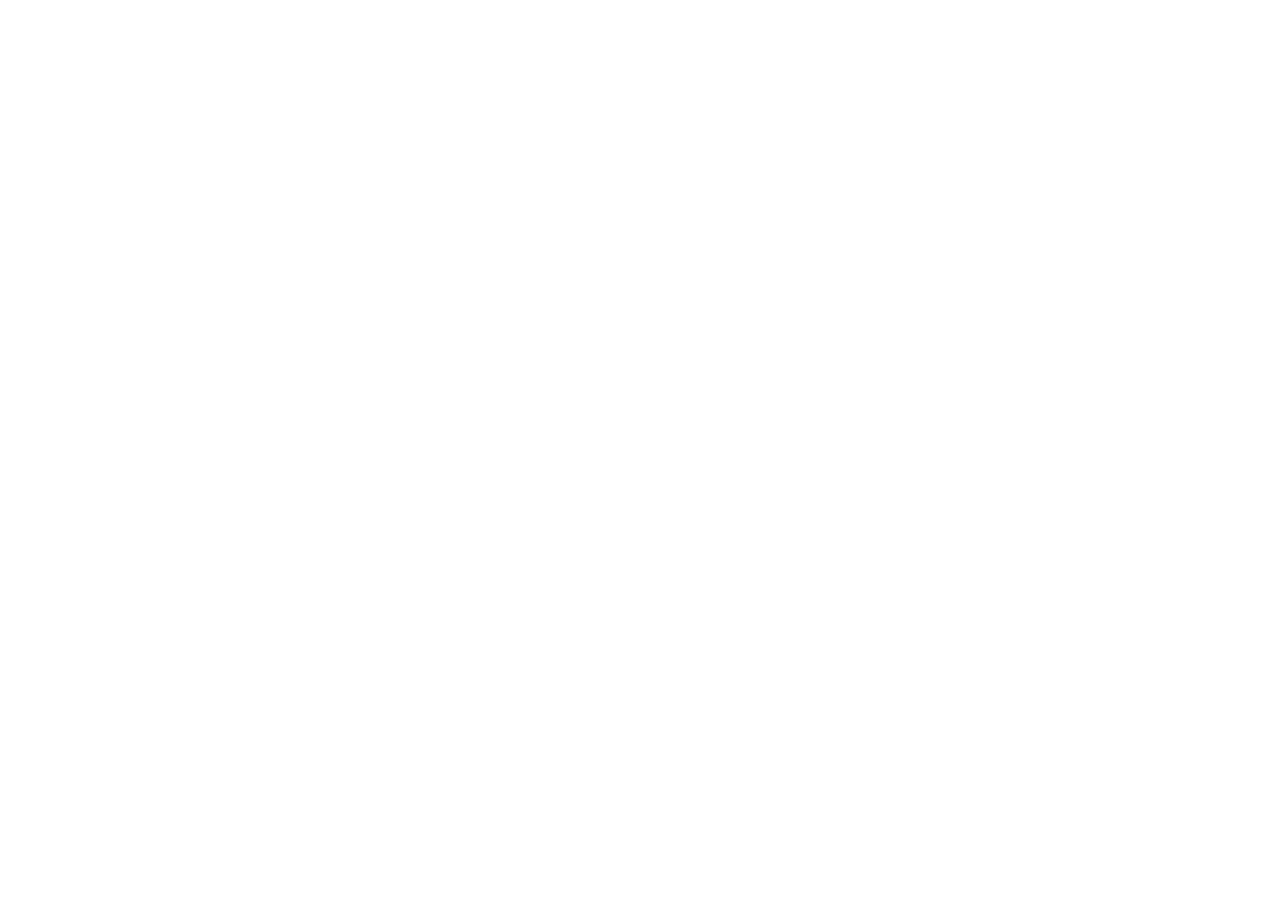
==== client/index.html @ ca6754e6 "HTML pages" ====
<!DOCTYPE HTML>
<html>
<head>
    <meta http-equiv="Content-Type" content="text/html; charset=utf-8"/>
    <title>麦足迹</title>
    <meta name="author" content="wheato"/>
    <meta name="copyright" content="Copyright (c) 2013 wheato."/>
    <meta name="description" content=""/>
    <meta name="format-detection" content="telephone=no">
    <link rel="stylesheet" href="css/com.css">
</head>
<body>

</body>
</html>
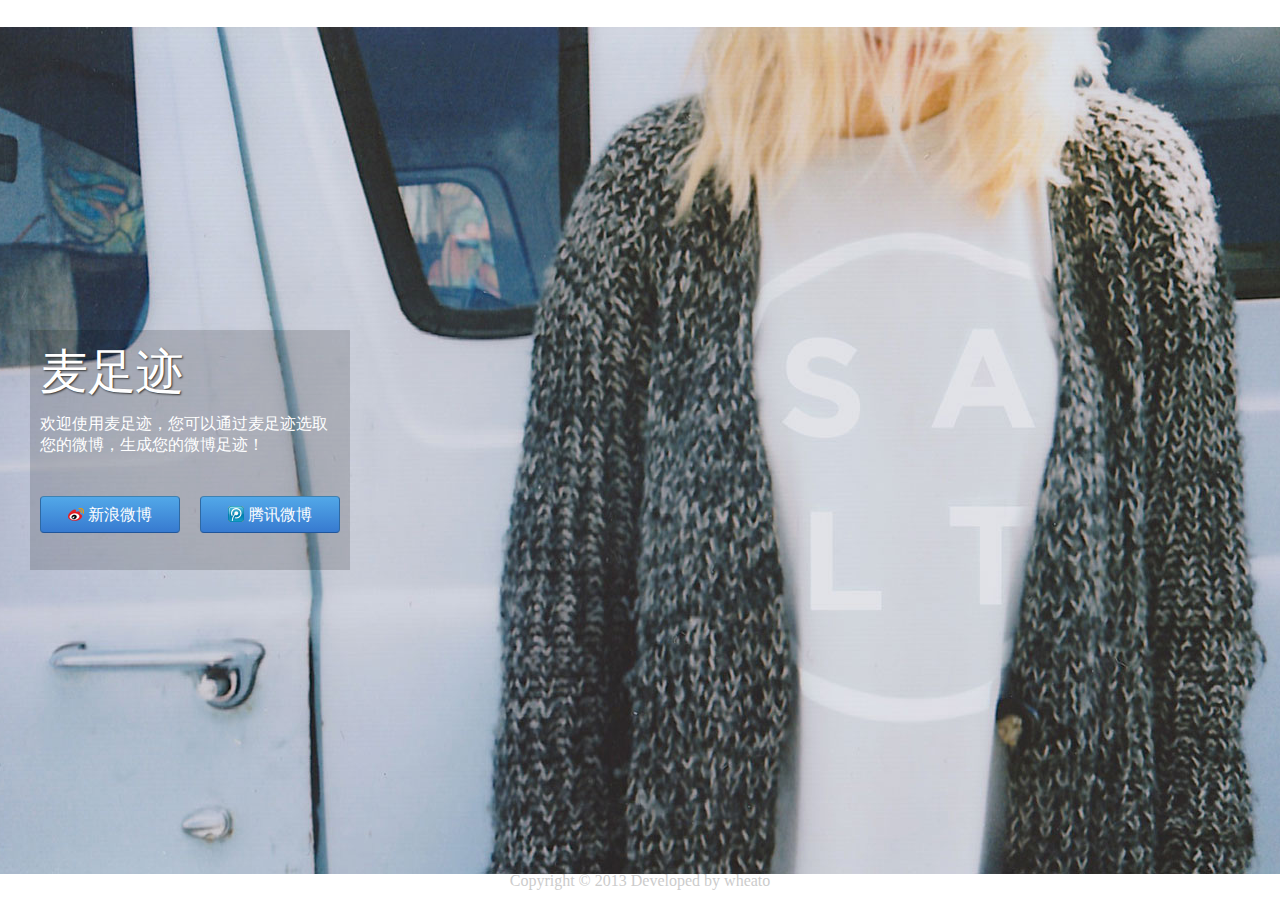
==== commit 532df2b6: "complete index and auth status page" ====
--- a/client/index.html
+++ b/client/index.html
@@ -1,5 +1,5 @@
 <!DOCTYPE HTML>
-<html>
+<html class="index">
 <head>
     <meta http-equiv="Content-Type" content="text/html; charset=utf-8"/>
     <title>麦足迹</title>
@@ -9,7 +9,19 @@
     <meta name="format-detection" content="telephone=no">
     <link rel="stylesheet" href="css/com.css">
 </head>
-<body>
-
+<body class="index">
+    <div id="wrap">
+        <div class="login-box">
+            <h1>麦足迹</h1>
+            <p>欢迎使用麦足迹，您可以通过麦足迹选取您的微博，生成您的微博足迹！</p>
+            <div class="login-btns">
+                <a class="login-sina" href="#"><span>新浪微博</span></a>
+                <a class="login-tt" href="#"><span>腾讯微博</span></a>
+            </div>
+        </div>
+        <footer class="fixed-bottom">
+            <p>Copyright &copy; 2013 Developed by wheato</p>
+        </footer>
+    </div>
 </body>
 </html>--- a/client/css/com.css
+++ b/client/css/com.css
@@ -0,0 +1,88 @@
+/* reset */
+*{padding:0;margin:0;}
+
+/* global */
+footer.fixed-bottom{
+    position:absolute;
+    width:100%;
+    bottom:10px;
+    text-align: center;
+    color:#ccc;
+}
+/* index */
+.index, .status-page, #wrap{height:100%;position:relative;}
+#wrap{background:url(../img/bg.jpg) center no-repeat;}
+.login-box{
+    width:300px;
+    height:220px;
+    padding:10px;
+    background:rgba(0,0,0,0.15);
+    color:#fff;
+    position: absolute;
+    left:30px;
+    margin:auto 0;
+    top:0;
+    bottom:0;
+}
+.login-box h1{
+    padding:0 0 10px;
+    font-size:3em;
+    font-weight:normal;
+    text-shadow: 1px 1px 2px #333;
+}
+.login-btns{
+    margin:40px 0 0;
+    height:40px;
+}
+.login-btns a{
+    display: block;
+    width:138px;
+    background: -webkit-gradient(linear, 0% 0%, 0% 100%, from(#52a8e8), to(#377ad0));
+    border-top: 1px solid #4081af;
+    border-right: 1px solid #2e69a3;
+    border-bottom: 1px solid #20559a;
+    border-left: 1px solid #2e69a3;
+    -webkit-border-radius:4px;
+    border-radius:4px;
+    float: left;
+    height:35px;
+    text-align:center;
+    color:#fff;
+    text-decoration:none;
+}
+.login-btns a span{
+    line-height:35px;
+    padding:0 0 0 20px;
+    background:url(../img/sina_logo.png) left top no-repeat;
+}
+a.login-tt{float:right;}
+a.login-tt span{background:url(../img/tt_logo.png) left top no-repeat;}
+
+/* auth_status */
+.auth-status{
+    width:600px;
+    height:200px;
+    background:rgba(255,255,255,0.7);
+    border-radius:8px;
+    position: absolute;
+    margin:auto 0 auto -300px;
+    top:0;
+    bottom:0;
+    left:50%;
+    box-shadow: 1px 1px 4px rgba(0,0,0,0.4);
+}
+.auth-status p{
+    text-align: center;
+}
+.auth-no, auth-ok{
+
+}
+.auth-tips{
+    padding:8% 0;
+    font-size:1.5em;
+    color:#333;
+}
+.next-link{
+    color:#377ad0;
+    text-decoration: none;
+}
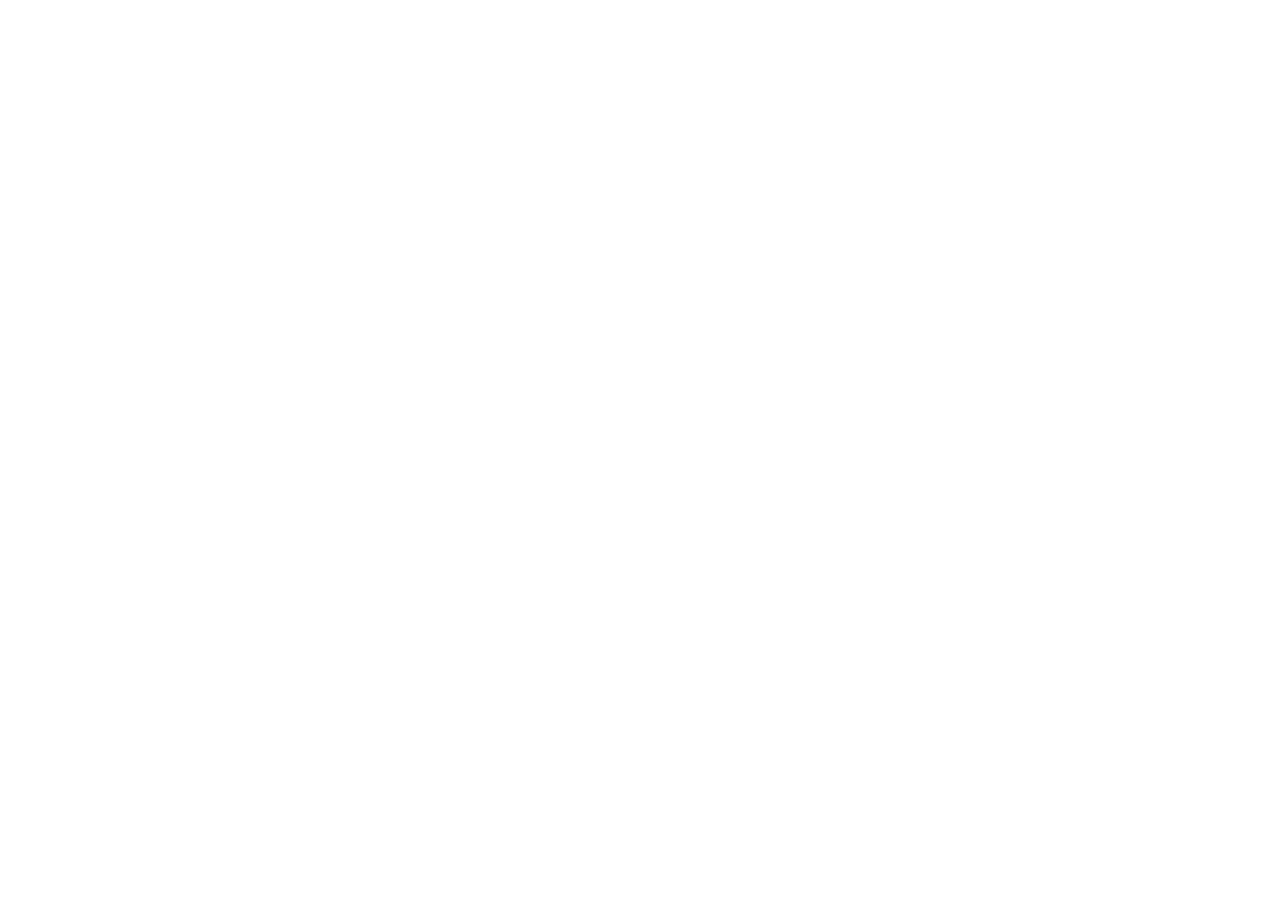
==== commit 6e10a8c7: "all" ====
--- a/client/index.html
+++ b/client/index.html
@@ -1,5 +1,5 @@
 <!DOCTYPE HTML>
-<html class="index">
+<html manifest="/config/manifest">
 <head>
     <meta http-equiv="Content-Type" content="text/html; charset=utf-8"/>
     <title>麦足迹</title>
@@ -7,21 +7,38 @@
     <meta name="copyright" content="Copyright (c) 2013 wheato."/>
     <meta name="description" content=""/>
     <meta name="format-detection" content="telephone=no">
-    <link rel="stylesheet" href="css/com.css">
+    <link rel="stylesheet" href="../css/com.css">
 </head>
-<body class="index">
-    <div id="wrap">
-        <div class="login-box">
-            <h1>麦足迹</h1>
-            <p>欢迎使用麦足迹，您可以通过麦足迹选取您的微博，生成您的微博足迹！</p>
-            <div class="login-btns">
-                <a class="login-sina" href="#"><span>新浪微博</span></a>
-                <a class="login-tt" href="#"><span>腾讯微博</span></a>
-            </div>
-        </div>
-        <footer class="fixed-bottom">
-            <p>Copyright &copy; 2013 Developed by wheato</p>
-        </footer>
-    </div>
+<body>
+<script type="text/javascript">
+(function(){
+    "use strict";
+    var ajax = function(url, options, callback){
+        var httpRequest;
+
+        options = {
+            method: options.method || 'get',
+            data: options.data || '',
+            arguments: options.arguments || null,
+            isAsync: options.isAsync || true,
+
+        };
+
+        url  = url || '';
+
+        if(window.XMLHttpRequest){
+            httpRequest = new window.XMLHttpRequest();
+        } else {
+            httpRequest = new window.ActiveXObject();
+        }
+
+    }
+
+})();
+</script>
 </body>
+<script type="text/javascript" src="js/lib/jquery.js"></script>
+<script type="text/javascript" src="js/lib/underscore.js"></script>
+<script type="text/javascript" src="js/lib/backbone.js"></script>
+<script type="text/javascript" src="js/lib/foot.weibo.js"></script>
 </html>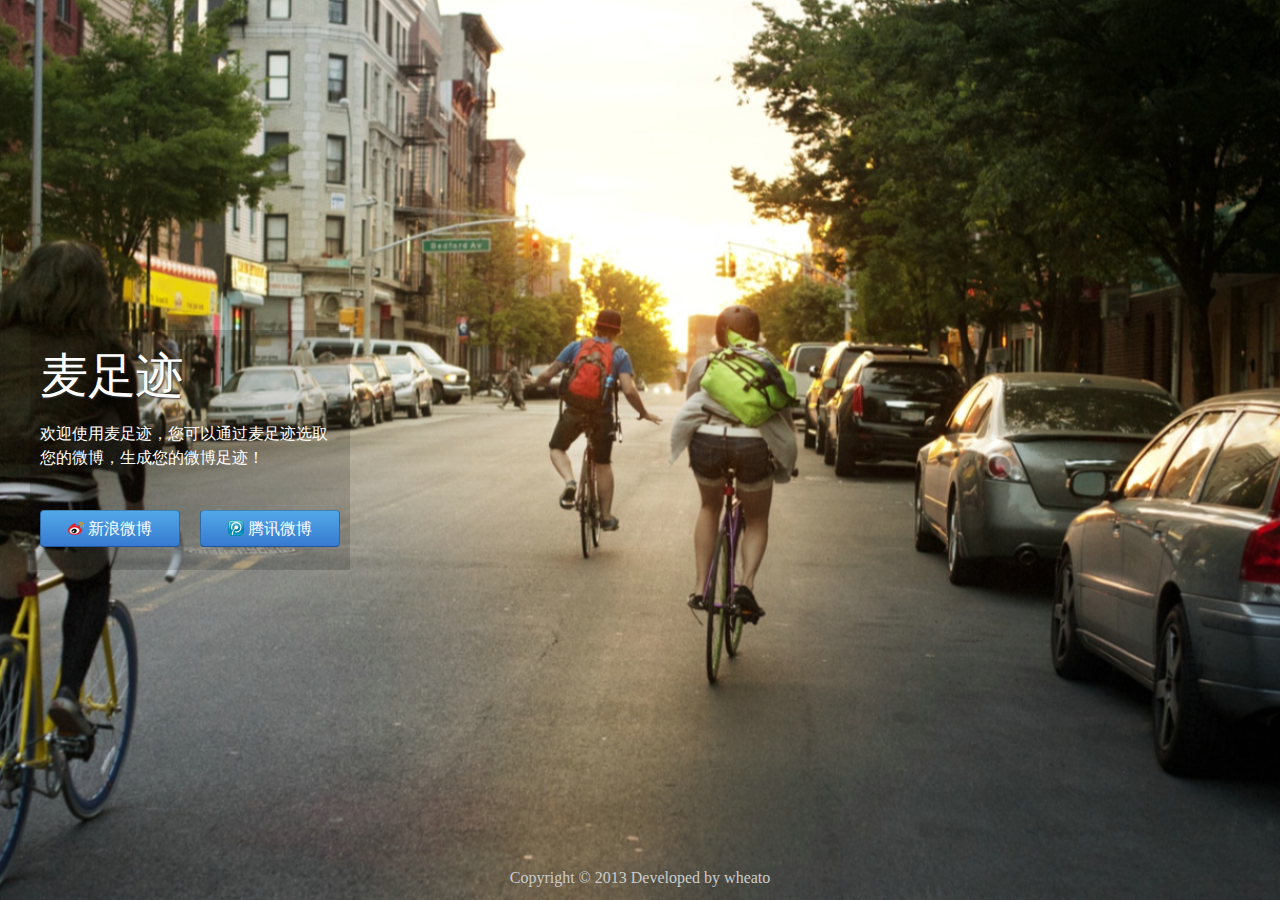
==== commit dbe9d52b: "all" ====
--- a/client/index.html
+++ b/client/index.html
@@ -1,5 +1,5 @@
 <!DOCTYPE HTML>
-<html manifest="/config/manifest">
+<html>
 <head>
     <meta http-equiv="Content-Type" content="text/html; charset=utf-8"/>
     <title>麦足迹</title>
@@ -7,38 +7,24 @@
     <meta name="copyright" content="Copyright (c) 2013 wheato."/>
     <meta name="description" content=""/>
     <meta name="format-detection" content="telephone=no">
-    <link rel="stylesheet" href="../css/com.css">
+    <link rel="stylesheet" href="css/com.css">
+    <script type="text/javascript" src="js/lib/jquery.js"></script>
+    <script type="text/javascript" src="js/lib/underscore.js"></script>
+    <script type="text/javascript" src="js/lib/backbone.js"></script>
+    <script type="text/javascript" src="js/lib/foot.weibo.js"></script>
+    <script type="text/javascript" src="js/foot.model.js"></script>
+    <script type="text/javascript" src="js/foot.collections.js"></script>
+    <script type="text/javascript" src="js/foot.router.js"></script>
+    <script type="text/javascript" src="js/foot.view.js"></script>
+
 </head>
 <body>
 <script type="text/javascript">
 (function(){
-    "use strict";
-    var ajax = function(url, options, callback){
-        var httpRequest;
-
-        options = {
-            method: options.method || 'get',
-            data: options.data || '',
-            arguments: options.arguments || null,
-            isAsync: options.isAsync || true,
-
-        };
-
-        url  = url || '';
-
-        if(window.XMLHttpRequest){
-            httpRequest = new window.XMLHttpRequest();
-        } else {
-            httpRequest = new window.ActiveXObject();
-        }
-
-    }
 
 })();
 </script>
+<script type="text/javascript" src="js/foot.app.js"></script>
 </body>
-<script type="text/javascript" src="js/lib/jquery.js"></script>
-<script type="text/javascript" src="js/lib/underscore.js"></script>
-<script type="text/javascript" src="js/lib/backbone.js"></script>
-<script type="text/javascript" src="js/lib/foot.weibo.js"></script>
+
 </html>--- a/client/css/com.css
+++ b/client/css/com.css
@@ -0,0 +1,125 @@
+/*------------css reset star------------*/
+html, body, div, span, applet, object, iframe,
+h1, h2, h3, h4, h5, h6, p, blockquote, pre,
+a, abbr, acronym, address, big, cite, code,
+del, dfn, em, font, img, ins, kbd, q, s, samp,
+small, strike, strong, sub, sup, tt, var,
+b, u, i, center,
+dl, dt, dd, ol, ul, li,
+fieldset, form, label, legend,
+table, caption, tbody, tfoot, thead, tr, th, td,input, textarea, select,button{
+    margin: 0;
+    padding: 0;
+    border: 0;
+    outline: 0;
+    font-size: 100%;
+    vertical-align: baseline;
+}
+ol, ul {
+    list-style: none;
+}
+a:active {
+    outline: 0;
+}
+table {
+    border-collapse: collapse;
+    border-spacing: 0;
+}
+
+/* Globe Font Control */
+body {
+    font-family: Microsoft YaHei, "微软雅黑", Tahoma, 'simsun';
+    font-size: 16px;
+    color: #000;
+    line-height: 1.5;
+}
+header, article, section, footer, nav, aside{
+    display: block;
+}
+/*------------css reset end---------*/
+
+/* global */
+footer.fixed-bottom{
+    position:absolute;
+    width:100%;
+    bottom:10px;
+    text-align: center;
+    color:#ccc;
+}
+/* index */
+.index, .status-page, #wrap{height:100%;position:relative;}
+#wrap{background:url(../img/bg.jpg) center no-repeat;}
+.login-box{
+    width:300px;
+    height:220px;
+    padding:10px;
+    background:rgba(0,0,0,0.15);
+    color:#fff;
+    position: absolute;
+    left:30px;
+    margin:auto 0;
+    top:0;
+    bottom:0;
+}
+.login-box h1{
+    padding:0 0 10px;
+    font-size:3em;
+    font-weight:normal;
+    text-shadow: 1px 1px 2px #333;
+}
+.login-btns{
+    margin:40px 0 0;
+    height:40px;
+}
+.login-btns a{
+    display: block;
+    width:138px;
+    background: -webkit-gradient(linear, 0% 0%, 0% 100%, from(#52a8e8), to(#377ad0));
+    border-top: 1px solid #4081af;
+    border-right: 1px solid #2e69a3;
+    border-bottom: 1px solid #20559a;
+    border-left: 1px solid #2e69a3;
+    -webkit-border-radius:4px;
+    border-radius:4px;
+    float: left;
+    height:35px;
+    text-align:center;
+    color:#fff;
+    text-decoration:none;
+}
+.login-btns a span{
+    line-height:35px;
+    padding:0 0 0 20px;
+    background:url(../img/sina_logo.png) left top no-repeat;
+}
+a.login-tt{float:right;}
+a.login-tt span{background:url(../img/tt_logo.png) left top no-repeat;}
+
+/* auth_status */
+.auth-status{
+    width:600px;
+    height:200px;
+    background:rgba(255,255,255,0.7);
+    border-radius:8px;
+    position: absolute;
+    margin:auto 0 auto -300px;
+    top:0;
+    bottom:0;
+    left:50%;
+    box-shadow: 1px 1px 4px rgba(0,0,0,0.4);
+}
+.auth-status p{
+    text-align: center;
+}
+.auth-no, auth-ok{
+
+}
+.auth-tips{
+    padding:8% 0;
+    font-size:1.5em;
+    color:#333;
+}
+.next-link{
+    color:#377ad0;
+    text-decoration: none;
+}
